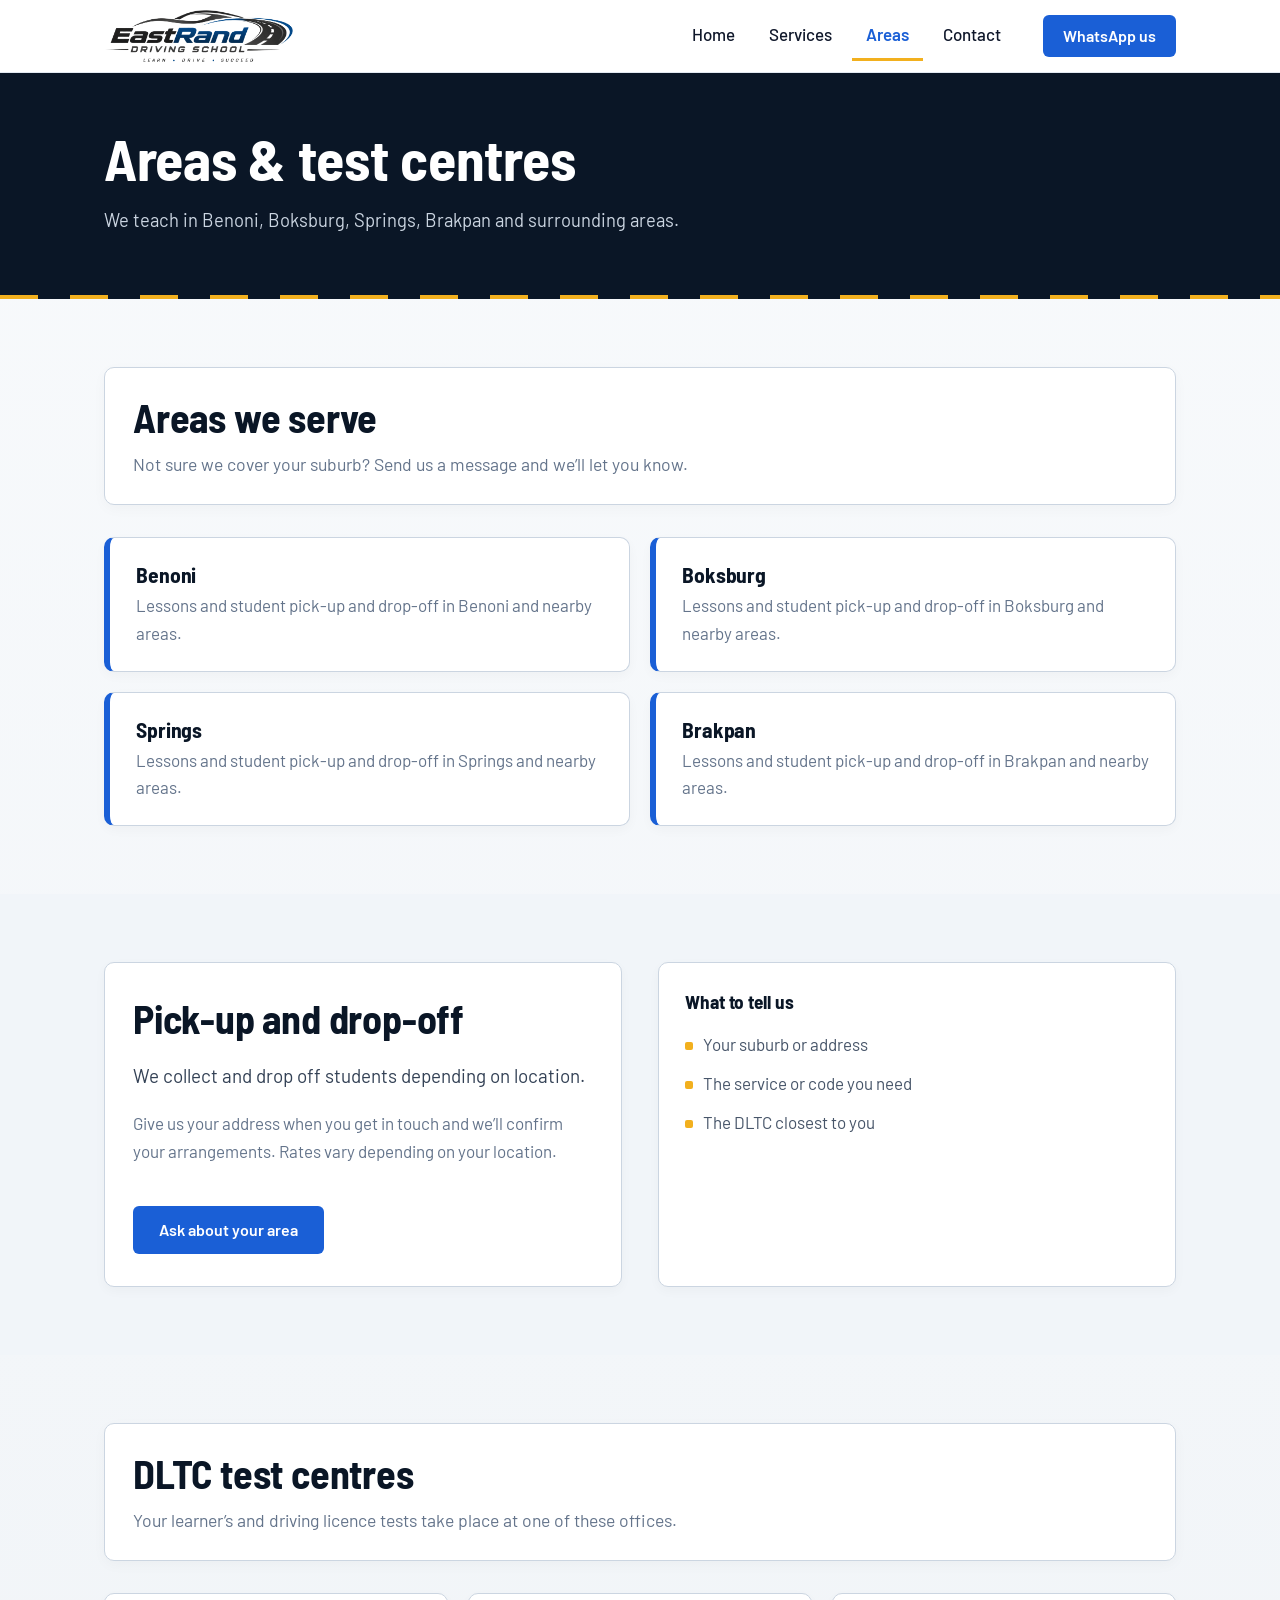
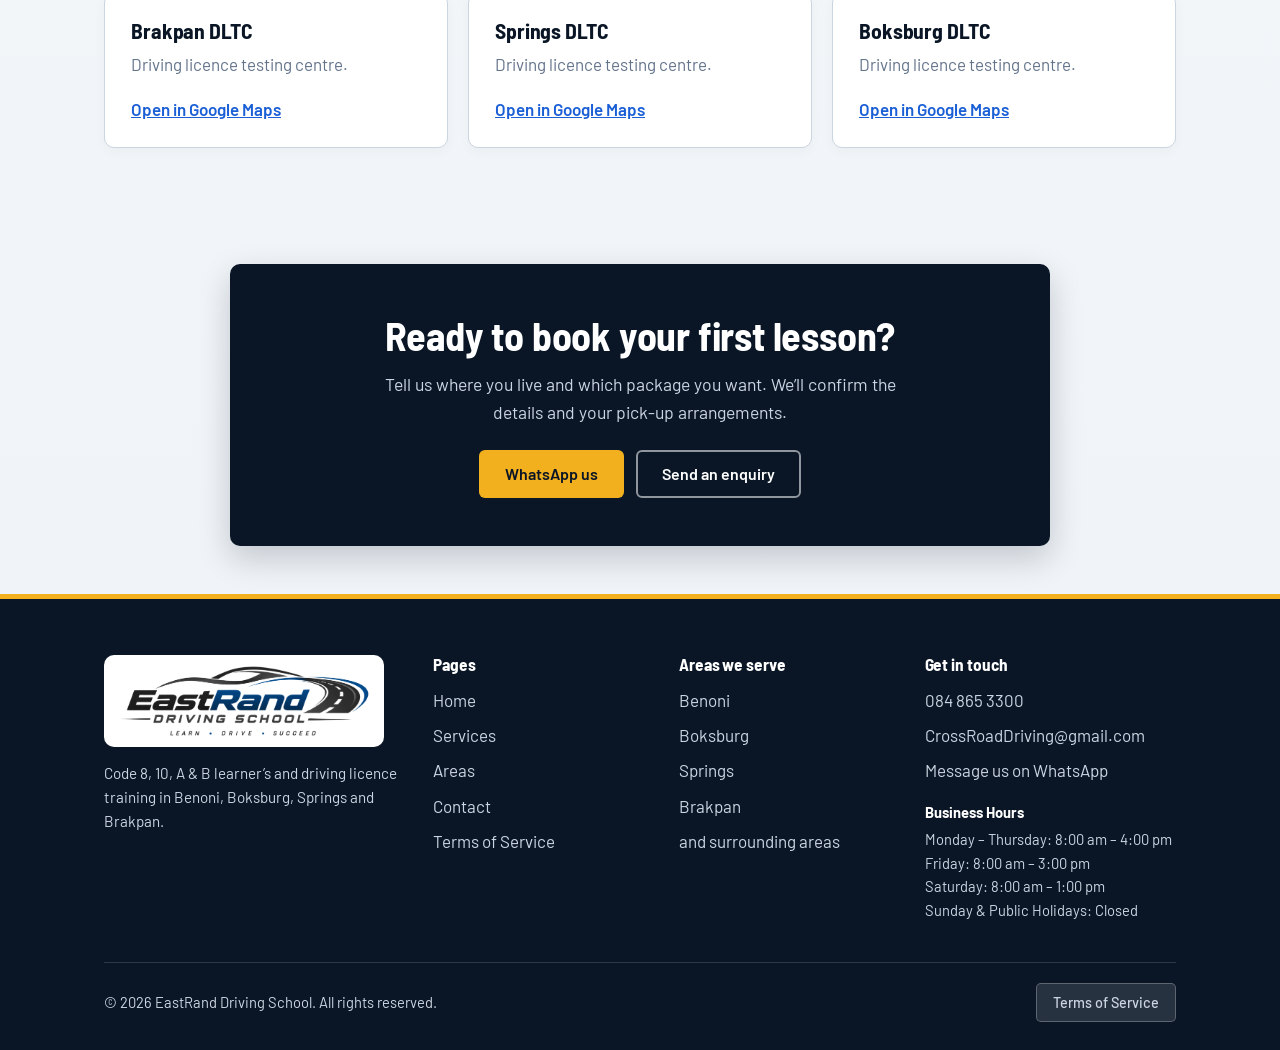
==== areas.html @ 0699a500 "v 1" ====
<!DOCTYPE html>
<html lang="en-ZA">
<head>
<meta charset="utf-8">
<meta name="viewport" content="width=device-width, initial-scale=1">
<title>Areas &amp; test centres | EastRand Driving School</title>
<meta name="description" content="We teach in Benoni, Boksburg, Springs, Brakpan and surrounding areas, and use the Brakpan, Springs and Boksburg DLTC offices.">
<meta name="theme-color" content="#0A1626">
<meta property="og:type" content="website">
<meta property="og:title" content="Areas &amp; test centres | EastRand Driving School">
<meta property="og:description" content="We teach in Benoni, Boksburg, Springs, Brakpan and surrounding areas, and use the Brakpan, Springs and Boksburg DLTC offices.">
<meta property="og:image" content="assets/og-image.jpg">
<link rel="icon" href="assets/favicon.svg" type="image/svg+xml">
<link rel="apple-touch-icon" href="assets/apple-touch-icon.png">
<link rel="preconnect" href="https://fonts.googleapis.com">
<link rel="preconnect" href="https://fonts.gstatic.com" crossorigin>
<link href="https://fonts.googleapis.com/css2?family=Barlow:wght@400;500;600&amp;family=Barlow+Semi+Condensed:wght@600;700&amp;display=swap" rel="stylesheet">
<link rel="stylesheet" href="css/styles.css">
</head>
<body>

<a class="skip-link" href="#main">Skip to content</a>
<header class="site-header">
  <div class="container header-inner">
    <a class="brand" href="index.html" aria-label="EastRand Driving School, home"><img src="assets/logo-light.png" alt="EastRand Driving School" width="1400" height="397"></a>
    <button class="nav-toggle" type="button" aria-expanded="false" aria-controls="site-nav"><span class="sr-only">Menu</span><span class="bars" aria-hidden="true"></span></button>
    <nav id="site-nav" class="nav" aria-label="Main">
      <ul>
        <li><a href="index.html">Home</a></li>
        <li><a href="services.html">Services</a></li>
        <li><a href="areas.html" aria-current="page">Areas</a></li>
        <li><a href="contact.html">Contact</a></li>
      </ul>
      <a class="btn btn--blue" data-whatsapp href="contact.html">WhatsApp us</a>
    </nav>
  </div>
</header>
<main id="main">
<section class="page-hero">
  <div class="container">
    <div class="page-hero-card">
      <h1>Areas &amp; test centres</h1>
      <p>We teach in Benoni, Boksburg, Springs, Brakpan and surrounding areas.</p>
    </div>
  </div>
</section>

<section class="section">
  <div class="container">
    <div class="section-head"><h2>Areas we serve</h2><p>Not sure we cover your suburb? Send us a message and we&rsquo;ll let you know.</p></div>
    <div class="town-grid">
      <article class="town" id="benoni"><h3>Benoni</h3><p>Lessons and student pick-up and drop-off in Benoni and nearby areas.</p></article>
      <article class="town" id="boksburg"><h3>Boksburg</h3><p>Lessons and student pick-up and drop-off in Boksburg and nearby areas.</p></article>
      <article class="town" id="springs"><h3>Springs</h3><p>Lessons and student pick-up and drop-off in Springs and nearby areas.</p></article>
      <article class="town" id="brakpan"><h3>Brakpan</h3><p>Lessons and student pick-up and drop-off in Brakpan and nearby areas.</p></article>
    </div>
  </div>
</section>

<section class="section section--paper">
  <div class="container split">
    <div class="text-block">
      <h2>Pick-up and drop-off</h2>
      <p class="lead">We collect and drop off students depending on location.</p>
      <p class="muted">Give us your address when you get in touch and we&rsquo;ll confirm your arrangements. Rates vary depending on your location.</p>
      <div class="btn-row"><a class="btn btn--blue" href="contact.html">Ask about your area</a></div>
    </div>
    <div class="panel">
      <h3>What to tell us</h3>
      <ul class="tick-list"><li>Your suburb or address</li><li>The service or code you need</li><li>The DLTC closest to you</li></ul>
    </div>
  </div>
</section>

<section class="section">
  <div class="container">
    <div class="section-head"><h2>DLTC test centres</h2><p>Your learner&rsquo;s and driving licence tests take place at one of these offices.</p></div>
    <div class="dltc-grid">
      <article class="dltc"><h3>Brakpan DLTC</h3><p class="muted">Driving licence testing centre.</p><a href="https://www.google.com/maps/search/?api=1&amp;query=Brakpan+DLTC" target="_blank" rel="noopener">Open in Google Maps<span class="sr-only"> (opens in a new tab)</span></a></article>
      <article class="dltc"><h3>Springs DLTC</h3><p class="muted">Driving licence testing centre.</p><a href="https://www.google.com/maps/search/?api=1&amp;query=Springs+DLTC" target="_blank" rel="noopener">Open in Google Maps<span class="sr-only"> (opens in a new tab)</span></a></article>
      <article class="dltc"><h3>Boksburg DLTC</h3><p class="muted">Driving licence testing centre.</p><a href="https://www.google.com/maps/search/?api=1&amp;query=Boksburg+DLTC" target="_blank" rel="noopener">Open in Google Maps<span class="sr-only"> (opens in a new tab)</span></a></article>
    </div>
  </div>
</section>
<section class="cta-band">
  <div class="container">
    <div class="cta-card">
      <h2>Ready to book your first lesson?</h2>
      <p>Tell us where you live and which package you want. We&rsquo;ll confirm the details and your pick-up arrangements.</p>
      <div class="btn-row">
        <a class="btn btn--yellow" data-whatsapp href="contact.html">WhatsApp us</a>
        <a class="btn btn--outline-light" href="contact.html">Send an enquiry</a>
      </div>
    </div>
  </div>
</section>
</main>
<footer class="site-footer">
  <div class="container">
    <div class="footer-grid">
      <div>
        <a class="footer-logo" href="index.html" aria-label="EastRand Driving School, home"><img src="assets/logo-light.png" alt="EastRand Driving School" width="1400" height="397" loading="lazy"></a>
        <p class="footer-about">Code 8, 10, A &amp; B learner&rsquo;s and driving licence training in Benoni, Boksburg, Springs and Brakpan.</p>
      </div>
      <div>
        <h3>Pages</h3>
        <ul>
          <li><a href="index.html">Home</a></li>
          <li><a href="services.html">Services</a></li>
          <li><a href="areas.html">Areas</a></li>
          <li><a href="contact.html">Contact</a></li>
          <li><a href="tos.html">Terms of Service</a></li>
        </ul>
      </div>
      <div>
        <h3>Areas we serve</h3>
        <ul>
          <li><a href="areas.html#benoni">Benoni</a></li>
          <li><a href="areas.html#boksburg">Boksburg</a></li>
          <li><a href="areas.html#springs">Springs</a></li>
          <li><a href="areas.html#brakpan">Brakpan</a></li>
          <li>and surrounding areas</li>
        </ul>
      </div>
      <div>
        <h3>Get in touch</h3>
        <ul>
          <li><a data-phone href="contact.html"><span data-phone-text>Call us</span></a></li>
          <li><a data-email href="contact.html"><span data-email-text>Email us</span></a></li>
          <li><a data-whatsapp href="contact.html">Message us on WhatsApp</a></li>
        </ul>
        <div style="margin-top:16px;font-size:.92rem;color:var(--on-dark);">
          <strong style="color:#fff;display:block;margin-bottom:4px;">Business Hours</strong>
          Monday &ndash; Thursday: 8:00 am &ndash; 4:00 pm<br>
          Friday: 8:00 am &ndash; 3:00 pm<br>
          Saturday: 8:00 am &ndash; 1:00 pm<br>
          Sunday &amp; Public Holidays: Closed
        </div>
      </div>
    </div>
    <div class="footer-bottom">
      <span>&copy; 2026 EastRand Driving School. All rights reserved.</span>
      <a class="btn-tos" href="tos.html">Terms of Service</a>
    </div>
  </div>
</footer>
<script src="js/config.js"></script>
<script src="js/main.js"></script>
</body>
</html>
---- css/styles.css ----
/* EastRand Driving School — styles */
:root{
  --navy:#0A1626; --navy-2:#102238; --navy-3:#1B3252;
  --blue:#1A5FD6; --blue-dark:#1449A8; --sky:#6AA8FF;
  --yellow:#F2B01E; --yellow-dark:#DB9A0A;
  --bg:#F8FAFC; --bg-alt:#EEF2F6; --white:#FFFFFF; --ink:#0F172A; --muted:#64748B; --line:#CBD5E1;
  --on-dark:#CBD5E1;
  --radius:10px; --maxw:1120px;
  --font-head:"Barlow Semi Condensed","Barlow",system-ui,sans-serif;
  --font-body:"Barlow",system-ui,-apple-system,"Segoe UI",Roboto,sans-serif;
}
*,*::before,*::after{box-sizing:border-box}
html{scroll-behavior:smooth;-webkit-text-size-adjust:100%;background:var(--bg)}
body{margin:0;font-family:var(--font-body);font-size:1.0625rem;line-height:1.6;color:var(--ink);background:linear-gradient(180deg,#F8FAFC 0%,#EEF2F6 100%)}
img{max-width:100%;height:auto;display:block}
a{color:var(--blue)}
a:hover{color:var(--blue-dark)}
:focus-visible{outline:3px solid var(--sky);outline-offset:3px;border-radius:4px}
.sr-only{position:absolute;width:1px;height:1px;overflow:hidden;clip:rect(0 0 0 0);white-space:nowrap}
.skip-link{position:absolute;left:12px;top:-60px;background:var(--yellow);color:var(--navy);padding:10px 16px;font-weight:600;border-radius:6px;z-index:100;text-decoration:none}
.skip-link:focus{top:12px}
.container{width:100%;max-width:var(--maxw);margin:0 auto;padding:0 24px}

h1,h2,h3{font-family:var(--font-head);font-weight:700;line-height:1.15;margin:0 0 .5em;letter-spacing:-.005em;color:var(--navy)}
h1{font-size:clamp(2.2rem,5vw,3.6rem)}
h2{font-size:clamp(1.7rem,3.2vw,2.5rem)}
h3{font-size:1.35rem}
p{margin:0 0 1em;color:#334155}
.lead{font-size:1.18rem;max-width:60ch;color:#334155}
.muted{color:var(--muted)}

/* Buttons */
.btn{display:inline-flex;align-items:center;justify-content:center;gap:.5em;font:600 1rem/1 var(--font-body);padding:14px 24px;border-radius:6px;border:2px solid transparent;text-decoration:none;cursor:pointer;transition:background-color .15s,color .15s,border-color .15s}
.btn--yellow{background:var(--yellow);color:var(--navy)}
.btn--yellow:hover{background:var(--yellow-dark);color:var(--navy)}
.btn--blue{background:var(--blue);color:#fff}
.btn--blue:hover{background:var(--blue-dark);color:#fff}
.btn--gray{background:#334155;color:#FFFFFF;border-color:#334155}
.btn--gray:hover{background:#1E293B;border-color:#1E293B;color:#FFFFFF}
.btn--outline-light{border-color:rgba(255,255,255,.55);color:#fff}
.btn--outline-light:hover{background:rgba(255,255,255,.12);color:#fff;border-color:#fff}
.btn--outline-dark{border-color:#CBD5E1;color:var(--ink);background:#FFFFFF}
.btn--outline-dark:hover{border-color:var(--blue);color:var(--blue)}
.btn-row{display:flex;flex-wrap:wrap;gap:12px;margin-top:24px}
.btn-tos{display:inline-flex;align-items:center;justify-content:center;padding:7px 16px;background:rgba(255,255,255,0.12);border:1px solid rgba(255,255,255,0.25);border-radius:5px;color:#FFFFFF;font-size:.9rem;font-weight:500;text-decoration:none;transition:background .15s,border-color .15s}
.btn-tos:hover{background:rgba(255,255,255,0.22);border-color:#FFFFFF;color:#FFFFFF;text-decoration:none}

/* Header */
.site-header{position:sticky;top:0;z-index:50;background:#FFFFFF;border-bottom:1px solid #E2E8F0;box-shadow:0 2px 8px rgba(0,0,0,0.03)}
.header-inner{display:flex;align-items:center;justify-content:space-between;gap:20px;min-height:72px}
.brand img{height:54px;width:auto}
.nav{display:flex;align-items:center;gap:28px}
.nav ul{display:flex;gap:6px;list-style:none;margin:0;padding:0}
.nav ul a{display:block;padding:10px 14px;color:var(--ink);text-decoration:none;font-weight:500;border-bottom:3px solid transparent}
.nav ul a:hover{color:var(--blue)}
.nav ul a[aria-current="page"]{color:var(--blue);border-bottom-color:var(--yellow);font-weight:600}
.nav .btn{padding:11px 18px}
.nav-toggle{display:none;background:none;border:1px solid #CBD5E1;border-radius:6px;width:44px;height:44px;cursor:pointer;padding:0;align-items:center;justify-content:center}
.nav-toggle .bars,.nav-toggle .bars::before,.nav-toggle .bars::after{display:block;width:20px;height:2px;background:var(--ink);content:"";position:relative}
.nav-toggle .bars::before{position:absolute;top:-6px}
.nav-toggle .bars::after{position:absolute;top:6px}

/* Hero */
.hero{position:relative;background:var(--navy);color:#fff;padding:64px 0 80px}
.hero::after,.page-hero::after{content:"";position:absolute;left:0;right:0;bottom:0;height:4px;background:repeating-linear-gradient(90deg,var(--yellow) 0 38px,transparent 38px 70px)}
.hero-grid{display:grid;grid-template-columns:1.2fr .8fr;gap:40px;align-items:center}
.hero h1,.hero-card h1,.page-hero h1,.page-hero-card h1,.cta-card h2{color:#fff}
.hero-card h1{margin-bottom:.35em}
.hero .lead,.hero-card .lead,.page-hero p,.page-hero-card p{color:var(--on-dark)}
.hero-note{margin-top:18px;color:var(--on-dark);font-size:.95rem}

/* Signpost */
.signpost-card{display:flex;flex-direction:column;align-items:center}
.signpost{position:relative;display:flex;flex-direction:column;gap:12px;padding:6px 0;width:100%;filter:drop-shadow(0 6px 12px rgba(0,0,0,.35))}
.signpost::before{content:"";position:absolute;left:50%;top:-10px;bottom:-10px;width:8px;transform:translateX(-50%);background:linear-gradient(90deg,#3A4B66,#5A6D8C,#3A4B66);border-radius:3px}
.sign{position:relative;display:block;width:90%;padding:14px 44px 14px 22px;background:var(--blue);color:#fff;font:700 1.4rem/1.1 var(--font-head);text-decoration:none;clip-path:polygon(0 0,calc(100% - 24px) 0,100% 50%,calc(100% - 24px) 100%,0 100%);transition:transform .2s ease,box-shadow .2s ease,background-color .15s}
.sign small{display:block;font:500 .82rem/1.3 var(--font-body);color:#D3E3FF;margin-top:2px}
.sign:hover{transform:translateY(-3px) scale(1.02);box-shadow:0 8px 20px rgba(26,95,214,.35);background:#2A72EE;color:#fff}
.sign:active,.sign.clicked{transform:scale(0.96);box-shadow:none}
.sign--left{margin-left:auto;padding:14px 22px 14px 44px;text-align:right;clip-path:polygon(24px 0,100% 0,100% 100%,24px 100%,0 50%)}
.signpost-caption{margin:16px 0 0;text-align:center;color:var(--on-dark);font-size:.92rem}

/* Page hero (inner pages) */
.page-hero{position:relative;background:var(--navy);color:#fff;padding:52px 0 64px}
.page-hero h1{color:#fff;margin-bottom:.25em}
.page-hero p{color:var(--on-dark);max-width:62ch;font-size:1.15rem;margin:0}

/* Strip */
.strip{background:#F1F5F9;border-bottom:1px solid #E2E8F0;padding:24px 0}
.strip-grid{display:grid;grid-template-columns:repeat(3,1fr);gap:20px;padding:0;margin:0;list-style:none}
.strip-item{display:flex;gap:14px;align-items:flex-start;background:#FFFFFF;border:1px solid #CBD5E1;border-radius:var(--radius);padding:22px 24px;box-shadow:0 4px 12px rgba(0,0,0,0.03)}
.strip-item svg{flex:none;width:28px;height:28px;color:var(--blue);margin-top:2px}
.strip-item strong{display:block;font-family:var(--font-head);font-size:1.15rem;line-height:1.2;color:var(--navy)}
.strip-item span{display:block;color:var(--muted);font-size:.95rem;line-height:1.4;margin-top:4px}

/* Sections */
.section{padding:68px 0}
.section--paper{background:#F1F5F9}
.section-head{background:#FFFFFF;border:1px solid #CBD5E1;border-radius:var(--radius);padding:26px 28px;margin-bottom:32px;box-shadow:0 4px 14px rgba(0,0,0,0.03)}
.section-head h2{margin-bottom:.25em}
.section-head p{color:var(--muted);font-size:1.1rem;margin:0}

/* Plans (home) */
.plans{display:grid;grid-template-columns:repeat(auto-fill,minmax(250px,1fr));gap:22px;align-items:stretch}
.plan{position:relative;display:flex;flex-direction:column;background:#F1F5F9;border:1px solid #94A3B8;border-radius:var(--radius);padding:28px 24px;box-shadow:0 4px 14px rgba(0,0,0,0.04)}
.plan--best{background:#FFFFFF;border:2px solid var(--blue);box-shadow:0 10px 30px rgba(26,95,214,.12)}
.badge{position:absolute;top:-13px;left:20px;background:var(--yellow);color:var(--navy);font:700 .85rem/1 var(--font-head);padding:6px 12px;border-radius:5px}
.plan h3{margin-bottom:.3em;color:var(--navy)}
.plan-desc{color:#475569;margin-bottom:20px;font-size:.98rem}
.plan .btn{margin-top:auto}
.fine{color:var(--muted);font-size:.95rem;margin-top:24px;display:inline-block;background:#FFFFFF;border:1px solid #CBD5E1;border-radius:6px;padding:12px 18px}

/* Notice box */
.notice-box{background:#FFFBEB;border:1px solid #F59E0B;border-radius:var(--radius);padding:20px 24px;margin-top:24px;color:#92400E}
.notice-box p{margin:0 0 .5em;color:#92400E}
.notice-box p:last-child{margin:0}
.notice-box strong{color:#B45309}

/* Steps */
.steps{list-style:none;margin:0;padding:0;display:grid;grid-template-columns:repeat(4,1fr);gap:20px;counter-reset:step}
.steps li{counter-increment:step;position:relative;padding:52px 22px 22px;background:#FFFFFF;border:1px solid #CBD5E1;border-radius:var(--radius);box-shadow:0 4px 12px rgba(0,0,0,0.03)}
.steps li::before{content:counter(step);position:absolute;top:16px;left:20px;width:34px;height:34px;border-radius:50%;background:var(--navy);color:#fff;font:700 1.25rem/34px var(--font-head);text-align:center}
.steps h3{font-size:1.25rem;margin-bottom:.3em;color:var(--navy)}
.steps p{color:var(--muted);margin:0;font-size:.95rem}

/* Areas split */
.split{display:grid;grid-template-columns:1fr 1fr;gap:36px;align-items:stretch}
.text-block{background:#FFFFFF;border:1px solid #CBD5E1;border-radius:var(--radius);padding:32px 28px;box-shadow:0 4px 12px rgba(0,0,0,0.03);display:flex;flex-direction:column;justify-content:center}
.panel{background:#FFFFFF;border:1px solid #CBD5E1;border-radius:var(--radius);padding:28px 26px;box-shadow:0 4px 12px rgba(0,0,0,0.03)}
.panel h3{font-size:1.2rem;margin-bottom:.6em;color:var(--navy)}
.panel h3:not(:first-child){margin-top:1.4em}
.tick-list{list-style:none;margin:0;padding:0}
.tick-list li{display:flex;gap:10px;padding:6px 0;align-items:baseline;color:#475569}
.tick-list li::before{content:"";flex:none;width:8px;height:8px;background:var(--yellow);border-radius:2px;transform:translateY(-1px)}

/* CTA band */
.cta-band{padding:48px 0}
.cta-card{background:var(--navy);color:#fff;border-radius:var(--radius);padding:48px 32px;text-align:center;max-width:820px;margin:0 auto;box-shadow:0 12px 32px rgba(10,22,38,0.2)}
.cta-card h2{color:#fff;margin-bottom:.3em}
.cta-card p{color:var(--on-dark);margin:0 auto;max-width:52ch;font-size:1.1rem}
.cta-card .btn-row{justify-content:center}

/* Plan rows (services) */
.plan-rows{display:grid;gap:18px}
.plan-row{position:relative;display:grid;grid-template-columns:1.4fr 1fr;gap:20px;align-items:center;background:#F1F5F9;border:1px solid #94A3B8;border-radius:var(--radius);padding:26px 28px;box-shadow:0 4px 14px rgba(0,0,0,0.03)}
.plan-row--best{background:#FFFFFF;border:2px solid var(--blue);box-shadow:0 10px 30px rgba(26,95,214,.12)}
.plan-row h3{margin-bottom:.2em;color:var(--navy)}
.plan-row p{margin:0;color:#475569;font-size:1rem}

/* Additional service cards */
.service-grid{display:grid;grid-template-columns:repeat(auto-fill,minmax(270px,1fr));gap:22px}
.service-card{background:#FFFFFF;border:1px solid #CBD5E1;border-radius:var(--radius);padding:28px 24px;display:flex;flex-direction:column;gap:14px;box-shadow:0 4px 12px rgba(0,0,0,0.03)}
.service-card h3{margin:0;font-size:1.3rem;color:var(--navy)}
.service-card p{margin:0;color:var(--muted);font-size:1rem;flex:1}
.service-card .btn{align-self:flex-start;margin-top:auto}
.service-card .tag{display:inline-block;background:#EEF2F6;border:1px solid #E2E8F0;border-radius:4px;padding:3px 10px;font-size:.82rem;font-weight:600;color:#475569;margin-bottom:4px}

/* Business hours */
.hours-grid{display:grid;grid-template-columns:repeat(auto-fill,minmax(210px,1fr));gap:16px}
.hours-card{background:#FFFFFF;border:1px solid #CBD5E1;border-radius:var(--radius);padding:20px 22px;box-shadow:0 4px 12px rgba(0,0,0,0.03)}
.hours-card strong{display:block;font-family:var(--font-head);font-size:1.15rem;margin-bottom:4px;color:var(--navy)}
.hours-card span{color:var(--muted);font-size:1rem}

/* Pay list */
.pay-list{list-style:none;margin:0;padding:0;display:grid;gap:14px;max-width:760px}
.pay-list li{display:grid;grid-template-columns:140px 1fr;gap:18px;padding:18px 22px;background:#FFFFFF;border:1px solid #CBD5E1;border-radius:var(--radius);box-shadow:0 4px 12px rgba(0,0,0,0.03)}
.pay-list strong{font-family:var(--font-head);font-size:1.2rem;color:var(--blue)}
.pay-list span{color:#475569}

/* FAQ */
.faq{max-width:800px;display:grid;gap:12px}
.faq details{background:#FFFFFF;border:1px solid #CBD5E1;border-radius:var(--radius);padding:14px 22px;box-shadow:0 2px 8px rgba(0,0,0,0.02)}
.faq summary{cursor:pointer;list-style:none;padding:8px 36px 8px 0;font:600 1.2rem/1.3 var(--font-head);position:relative;color:var(--navy)}
.faq summary::-webkit-details-marker{display:none}
.faq summary::after{content:"+";position:absolute;right:0;top:50%;transform:translateY(-50%);font:400 1.7rem/1 var(--font-body);color:var(--blue)}
.faq details[open] summary::after{content:"\2013"}
.faq details p{color:#475569;padding:10px 0 6px;margin:0;max-width:64ch}

/* Areas page */
.town-grid{display:grid;grid-template-columns:repeat(2,1fr);gap:20px}
.town{background:#FFFFFF;border:1px solid #CBD5E1;border-left:6px solid var(--blue);border-radius:var(--radius);padding:24px 26px;scroll-margin-top:100px;box-shadow:0 4px 12px rgba(0,0,0,0.03)}
.town h3{margin-bottom:.25em;color:var(--navy)}
.town p{margin:0;color:var(--muted)}
.dltc-grid{display:grid;grid-template-columns:repeat(3,1fr);gap:20px}
.dltc{background:#FFFFFF;border:1px solid #CBD5E1;border-radius:var(--radius);padding:24px 26px;box-shadow:0 4px 12px rgba(0,0,0,0.03)}
.dltc h3{margin-bottom:.4em;color:var(--navy)}
.dltc a{font-weight:600}

/* Contact */
.contact-layout{display:grid;grid-template-columns:.85fr 1.15fr;gap:36px;align-items:start}
.info-list{list-style:none;margin:0 0 28px;padding:0;display:grid;gap:14px}
.info-list li{display:flex;gap:14px;align-items:flex-start;background:#FFFFFF;border:1px solid #CBD5E1;border-radius:var(--radius);padding:18px 20px;box-shadow:0 4px 12px rgba(0,0,0,0.03)}
.info-list svg{flex:none;width:26px;height:26px;color:var(--blue);margin-top:2px}
.info-list small{display:block;color:var(--muted);font-size:.9rem}
.info-list a,.info-list strong{font-weight:600;font-size:1.05rem;color:var(--navy)}
.form{background:#FFFFFF;border:1px solid #CBD5E1;border-radius:var(--radius);padding:32px 28px;box-shadow:0 8px 24px rgba(0,0,0,0.04)}
.form h2{font-size:1.6rem;color:var(--navy);margin-bottom:.6em}
.field{margin-bottom:16px}
.field label{display:block;font-weight:600;margin-bottom:6px;color:var(--navy);font-size:.95rem}
.field input,.field select,.field textarea{width:100%;font:inherit;padding:12px 14px;border:1px solid #CBD5E1;border-radius:6px;background:#FFFFFF;color:var(--ink)}
.field textarea{min-height:110px;resize:vertical}
.field input:focus,.field select:focus,.field textarea:focus{outline:3px solid rgba(26,95,214,.2);border-color:var(--blue)}
.field-row{display:grid;grid-template-columns:1fr 1fr;gap:16px}
.form-status{min-height:1.5em;margin:14px 0 0;font-weight:500}
.form-hint{color:var(--muted);font-size:.92rem;margin-top:12px}

/* Terms of Service page */
.tos-content{max-width:760px;background:#FFFFFF;border:1px solid #CBD5E1;border-radius:var(--radius);padding:36px;box-shadow:0 8px 24px rgba(0,0,0,0.04)}
.tos-content h2{font-size:1.6rem;margin-top:2em;margin-bottom:.4em;border-bottom:1px solid #E2E8F0;padding-bottom:.3em;color:var(--navy)}
.tos-content h2:first-child{margin-top:0}
.tos-content p{color:#475569}
.tos-placeholder{display:inline-block;background:#FFFBEB;border:1px solid #F59E0B;border-radius:4px;padding:2px 10px;font-size:.93rem;color:#B45309;font-style:italic}

/* Footer */
.site-footer{background:var(--navy);color:var(--on-dark);padding:56px 0 28px;border-top:5px solid var(--yellow)}
.footer-grid{display:grid;grid-template-columns:1.4fr 1fr 1fr 1.2fr;gap:36px}
.footer-logo img{width:min(280px,100%);background:#fff;border-radius:10px;padding:10px 14px}
.footer-about{margin:14px 0 0;font-size:.95rem;max-width:34ch;color:var(--on-dark)}
.site-footer h3{font-size:1.08rem;color:#fff;margin-bottom:.7em}
.site-footer ul{list-style:none;margin:0;padding:0}
.site-footer li{margin-bottom:8px}
.site-footer a{color:var(--on-dark);text-decoration:none}
.site-footer a:hover{color:#fff;text-decoration:underline}
.footer-bottom{margin-top:40px;padding-top:20px;border-top:1px solid rgba(255,255,255,0.14);font-size:.92rem;display:flex;flex-wrap:wrap;gap:12px 24px;justify-content:space-between;align-items:center}


/* Responsive Mobile Refinements */
@media (max-width:960px){
  .hero-grid{grid-template-columns:1fr;gap:28px}
  .signpost{max-width:440px;margin:0 auto}
  .strip-grid{grid-template-columns:1fr}
  .plans{grid-template-columns:1fr;max-width:540px;margin:0 auto}
  .steps{grid-template-columns:repeat(2,1fr);gap:16px}
  .split,.contact-layout{grid-template-columns:1fr;gap:24px}
  .plan-row{grid-template-columns:1fr}
  .dltc-grid{grid-template-columns:1fr}
  .footer-grid{grid-template-columns:1fr 1fr}
}
@media (max-width:820px){
  .nav-toggle{display:inline-flex}
  .nav{position:absolute;left:0;right:0;top:100%;background:#FFFFFF;border-bottom:1px solid #CBD5E1;flex-direction:column;align-items:stretch;gap:0;padding:8px 20px 20px;display:none;box-shadow:0 8px 24px rgba(0,0,0,0.08)}
  .nav.is-open{display:flex}
  .nav ul{flex-direction:column;gap:0}
  .nav ul a{padding:14px 4px;border-bottom:1px solid #E2E8F0;color:var(--ink)}
  .nav ul a[aria-current="page"]{border-bottom-color:var(--yellow);color:var(--blue)}
  .nav .btn{margin-top:16px}
}
@media (max-width:620px){
  body{font-size:.98rem}
  .container{padding:0 16px}
  .hero{padding:36px 0 44px}
  .hero h1{font-size:2.1rem;line-height:1.15;margin-bottom:.35em}
  .hero .lead{font-size:1.05rem}
  .sign{width:100%;font-size:1.2rem;padding:12px 18px;clip-path:none;border-radius:6px;text-align:center}
  .sign--left{text-align:center}
  .signpost::before{display:none}
  .section{padding:44px 0}
  .section-head{padding:20px 18px;margin-bottom:20px}
  .strip{padding:16px 0}
  .strip-item{padding:16px 18px}
  .plan{padding:22px 18px}
  .steps{grid-template-columns:1fr;gap:14px}
  .steps li{padding:48px 18px 18px}
  .town-grid,.field-row{grid-template-columns:1fr}
  .plan-row{padding:20px 18px}
  .pay-list li{grid-template-columns:1fr;gap:6px;padding:16px 18px}
  .form{padding:22px 18px}
  .footer-grid{grid-template-columns:1fr;gap:28px}
  .brand img{height:46px}
  .btn-row .btn{flex:1 1 100%}
  .service-card .btn{align-self:stretch;text-align:center;justify-content:center}
  .plans{max-width:100%}
  .cta-band{padding:32px 0}
  .cta-card{padding:28px 18px}
  .text-block{padding:22px 18px}
  .tos-content{padding:22px 18px}
}
@media (prefers-reduced-motion:reduce){
  html{scroll-behavior:auto}
  .sign{animation:none}
  *{transition:none!important}
}
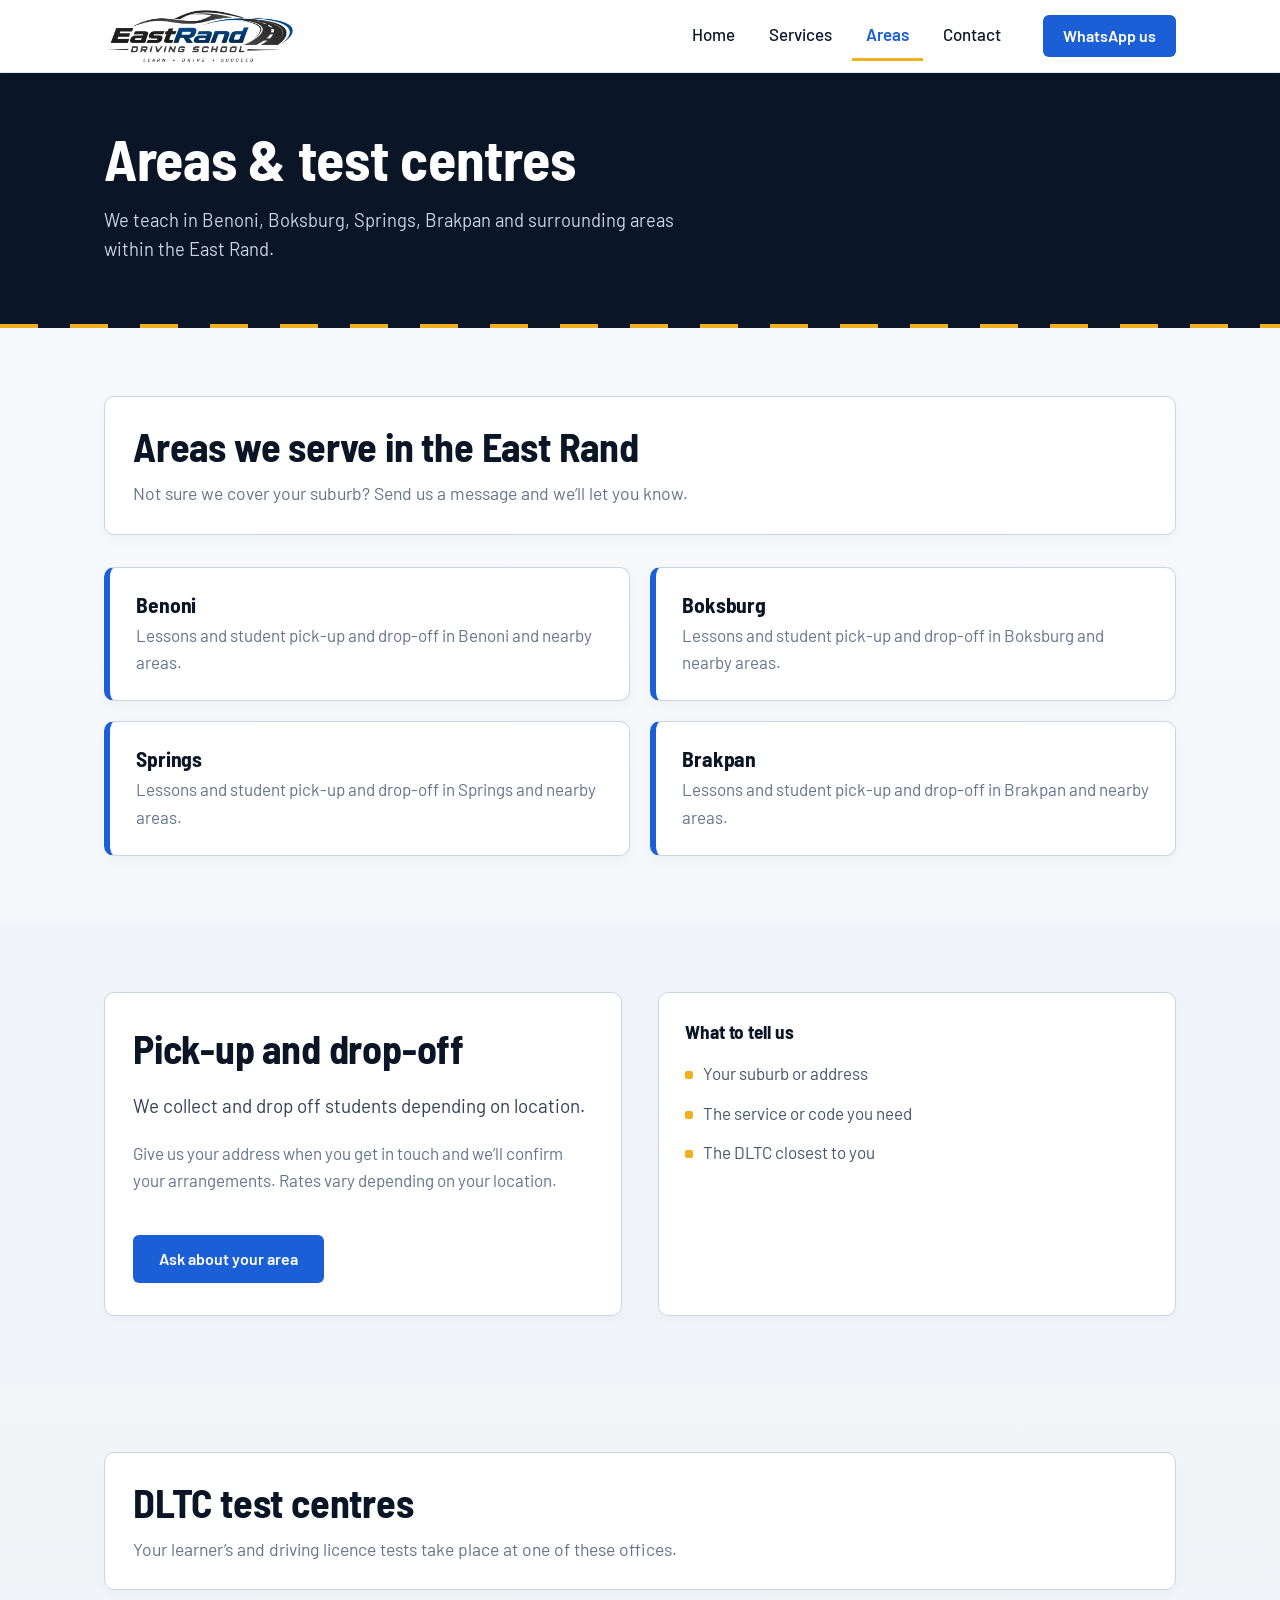
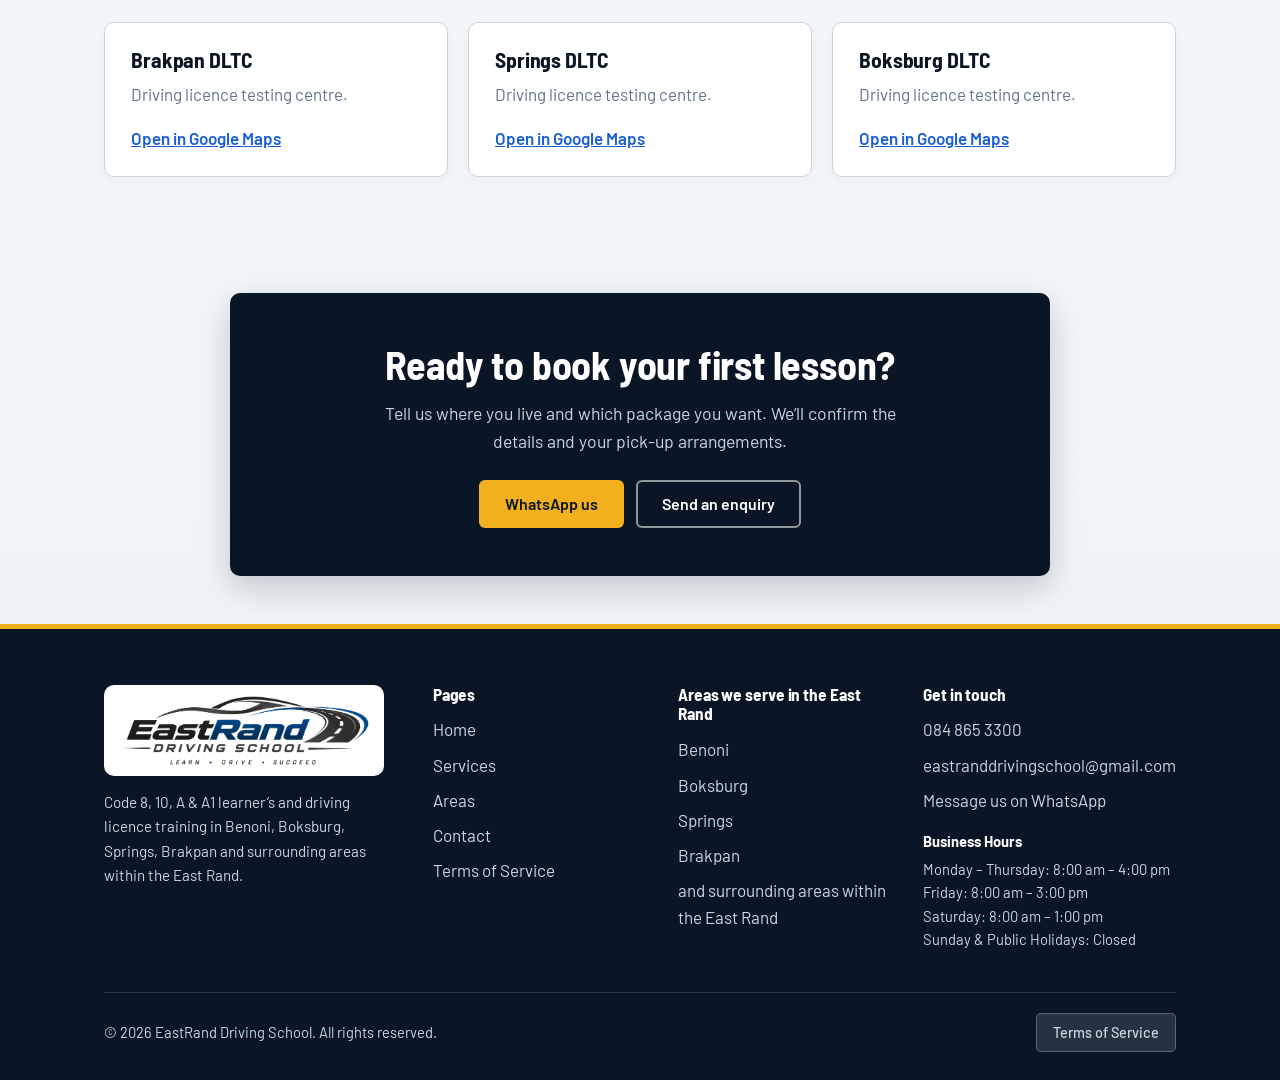
==== commit 8b1949b2: "v2" ====
--- a/areas.html
+++ b/areas.html
@@ -4,11 +4,11 @@
 <meta charset="utf-8">
 <meta name="viewport" content="width=device-width, initial-scale=1">
 <title>Areas &amp; test centres | EastRand Driving School</title>
-<meta name="description" content="We teach in Benoni, Boksburg, Springs, Brakpan and surrounding areas, and use the Brakpan, Springs and Boksburg DLTC offices.">
+<meta name="description" content="We teach in Benoni, Boksburg, Springs, Brakpan and surrounding areas within the East Rand, and use the Brakpan, Springs and Boksburg DLTC offices.">
 <meta name="theme-color" content="#0A1626">
 <meta property="og:type" content="website">
 <meta property="og:title" content="Areas &amp; test centres | EastRand Driving School">
-<meta property="og:description" content="We teach in Benoni, Boksburg, Springs, Brakpan and surrounding areas, and use the Brakpan, Springs and Boksburg DLTC offices.">
+<meta property="og:description" content="We teach in Benoni, Boksburg, Springs, Brakpan and surrounding areas within the East Rand, and use the Brakpan, Springs and Boksburg DLTC offices.">
 <meta property="og:image" content="assets/og-image.jpg">
 <link rel="icon" href="assets/favicon.svg" type="image/svg+xml">
 <link rel="apple-touch-icon" href="assets/apple-touch-icon.png">
@@ -40,14 +40,14 @@
   <div class="container">
     <div class="page-hero-card">
       <h1>Areas &amp; test centres</h1>
-      <p>We teach in Benoni, Boksburg, Springs, Brakpan and surrounding areas.</p>
+      <p>We teach in Benoni, Boksburg, Springs, Brakpan and surrounding areas within the East Rand.</p>
     </div>
   </div>
 </section>
 
 <section class="section">
   <div class="container">
-    <div class="section-head"><h2>Areas we serve</h2><p>Not sure we cover your suburb? Send us a message and we&rsquo;ll let you know.</p></div>
+    <div class="section-head"><h2>Areas we serve in the East Rand</h2><p>Not sure we cover your suburb? Send us a message and we&rsquo;ll let you know.</p></div>
     <div class="town-grid">
       <article class="town" id="benoni"><h3>Benoni</h3><p>Lessons and student pick-up and drop-off in Benoni and nearby areas.</p></article>
       <article class="town" id="boksburg"><h3>Boksburg</h3><p>Lessons and student pick-up and drop-off in Boksburg and nearby areas.</p></article>
@@ -100,7 +100,7 @@
     <div class="footer-grid">
       <div>
         <a class="footer-logo" href="index.html" aria-label="EastRand Driving School, home"><img src="assets/logo-light.png" alt="EastRand Driving School" width="1400" height="397" loading="lazy"></a>
-        <p class="footer-about">Code 8, 10, A &amp; B learner&rsquo;s and driving licence training in Benoni, Boksburg, Springs and Brakpan.</p>
+        <p class="footer-about">Code 8, 10, A &amp; A1 learner&rsquo;s and driving licence training in Benoni, Boksburg, Springs, Brakpan and surrounding areas within the East Rand.</p>
       </div>
       <div>
         <h3>Pages</h3>
@@ -113,13 +113,13 @@
         </ul>
       </div>
       <div>
-        <h3>Areas we serve</h3>
+        <h3>Areas we serve in the East Rand</h3>
         <ul>
           <li><a href="areas.html#benoni">Benoni</a></li>
           <li><a href="areas.html#boksburg">Boksburg</a></li>
           <li><a href="areas.html#springs">Springs</a></li>
           <li><a href="areas.html#brakpan">Brakpan</a></li>
-          <li>and surrounding areas</li>
+          <li>and surrounding areas within the East Rand</li>
         </ul>
       </div>
       <div>
@@ -147,4 +147,4 @@
 <script src="js/config.js"></script>
 <script src="js/main.js"></script>
 </body>
-</html>
+</html>
--- a/css/styles.css
+++ b/css/styles.css
@@ -28,6 +28,8 @@
 p{margin:0 0 1em;color:#334155}
 .lead{font-size:1.18rem;max-width:60ch;color:#334155}
 .muted{color:var(--muted)}
+.split,.contact-layout{grid-template-columns:1fr;gap:24px}
+.contact-layout > .form{order:-1}
 
 /* Buttons */
 .btn{display:inline-flex;align-items:center;justify-content:center;gap:.5em;font:600 1rem/1 var(--font-body);padding:14px 24px;border-radius:6px;border:2px solid transparent;text-decoration:none;cursor:pointer;transition:background-color .15s,color .15s,border-color .15s}
